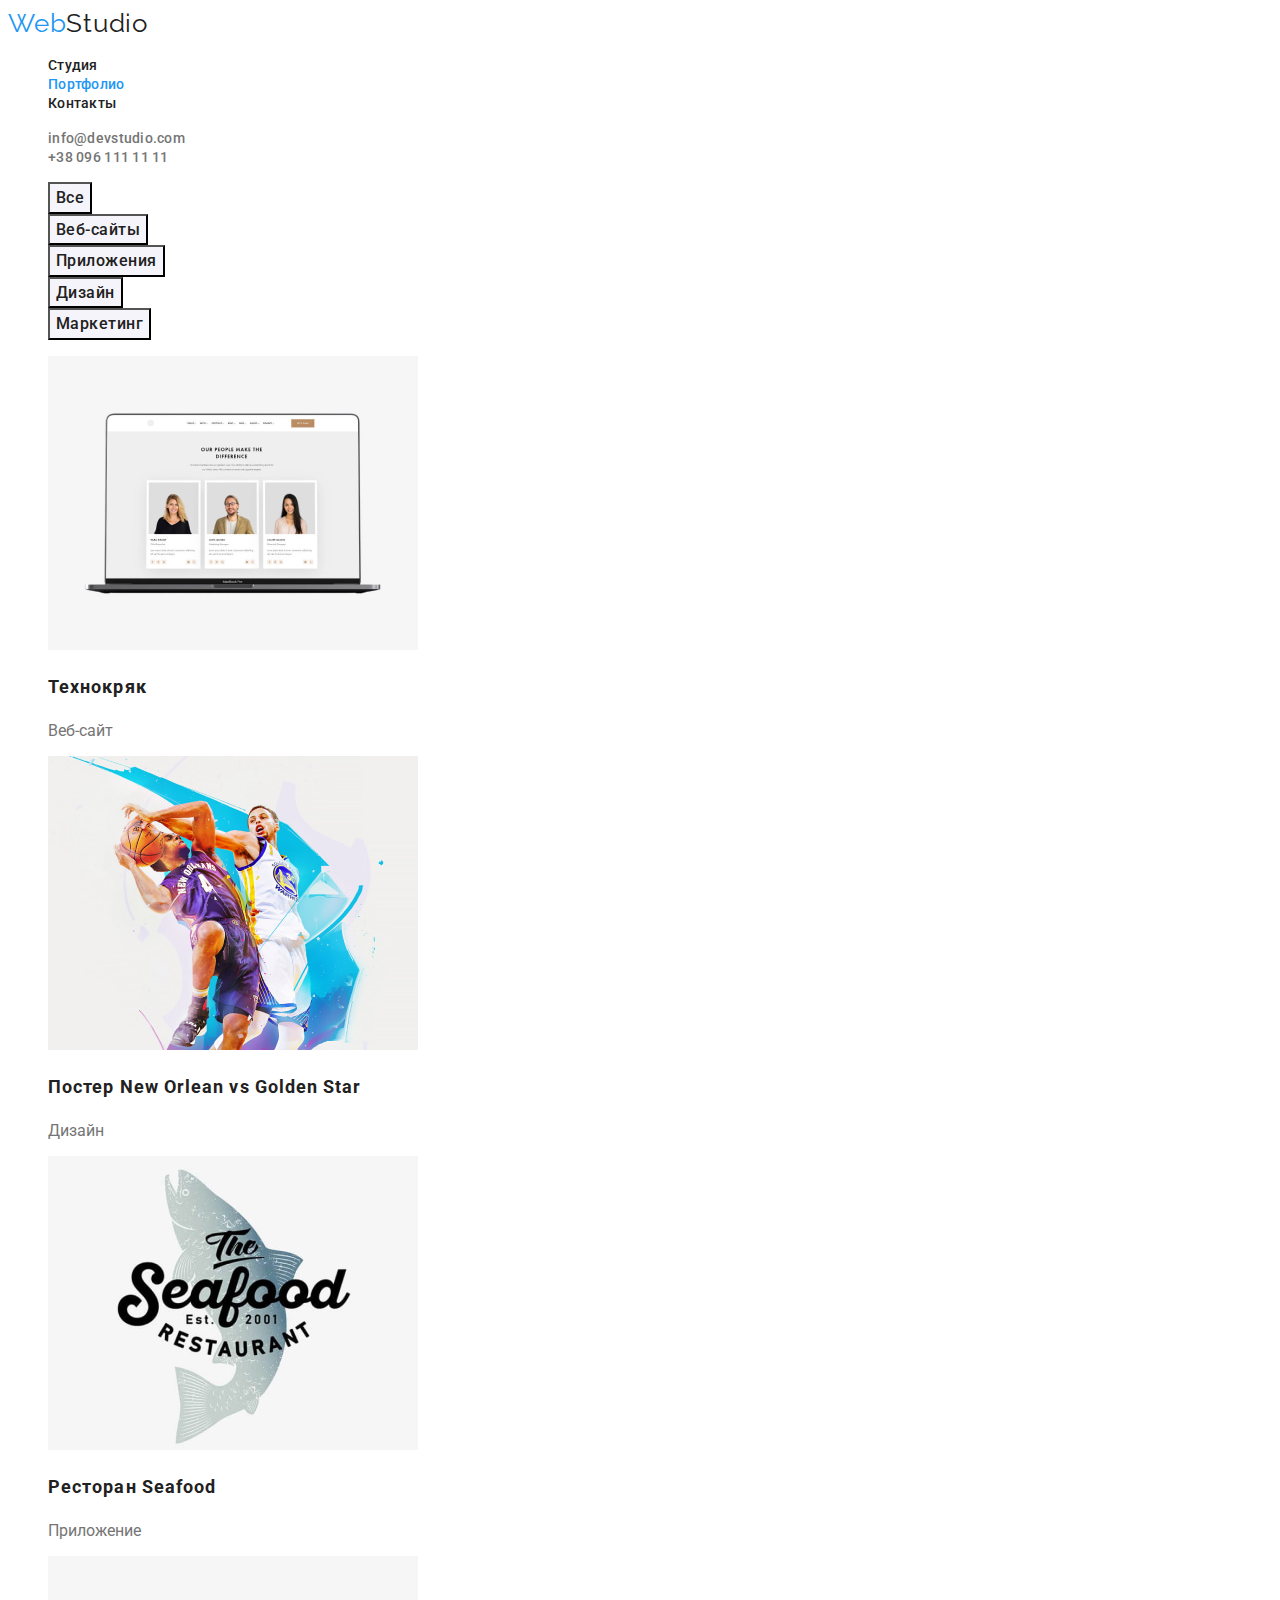
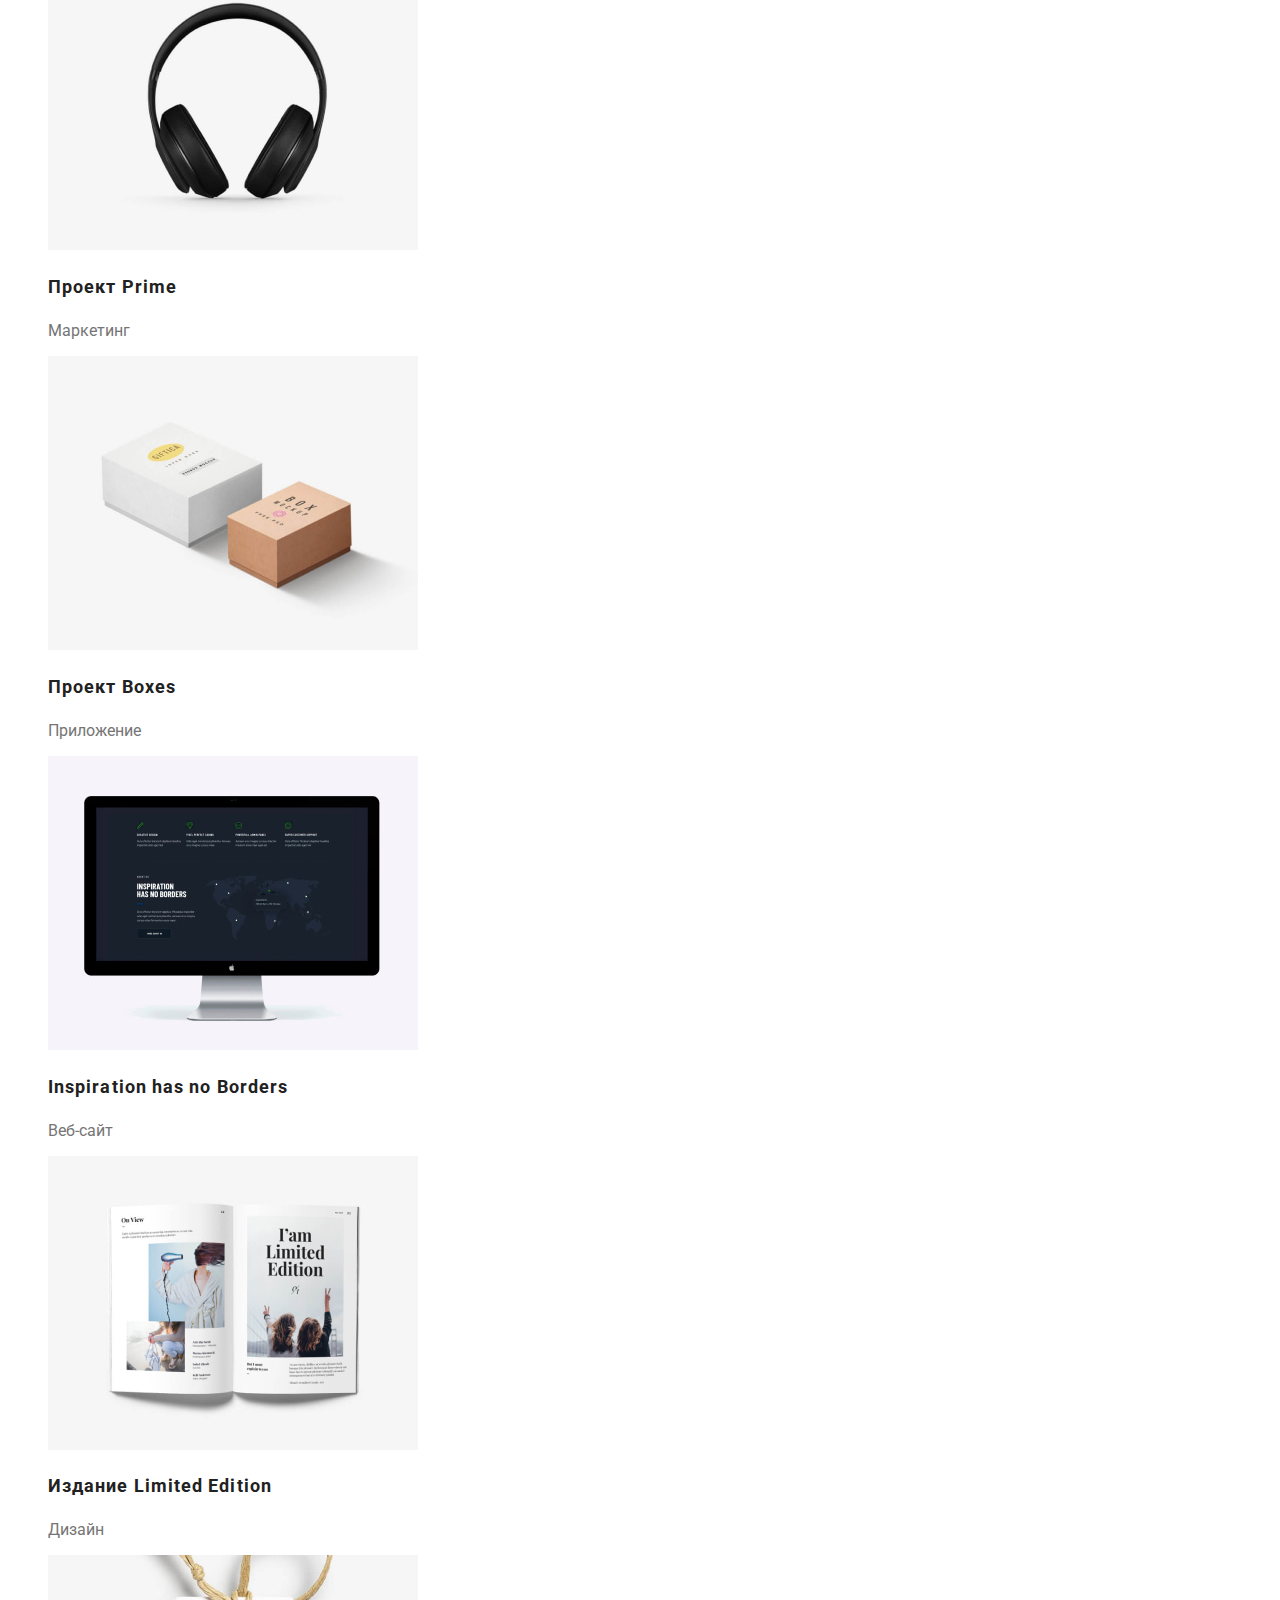
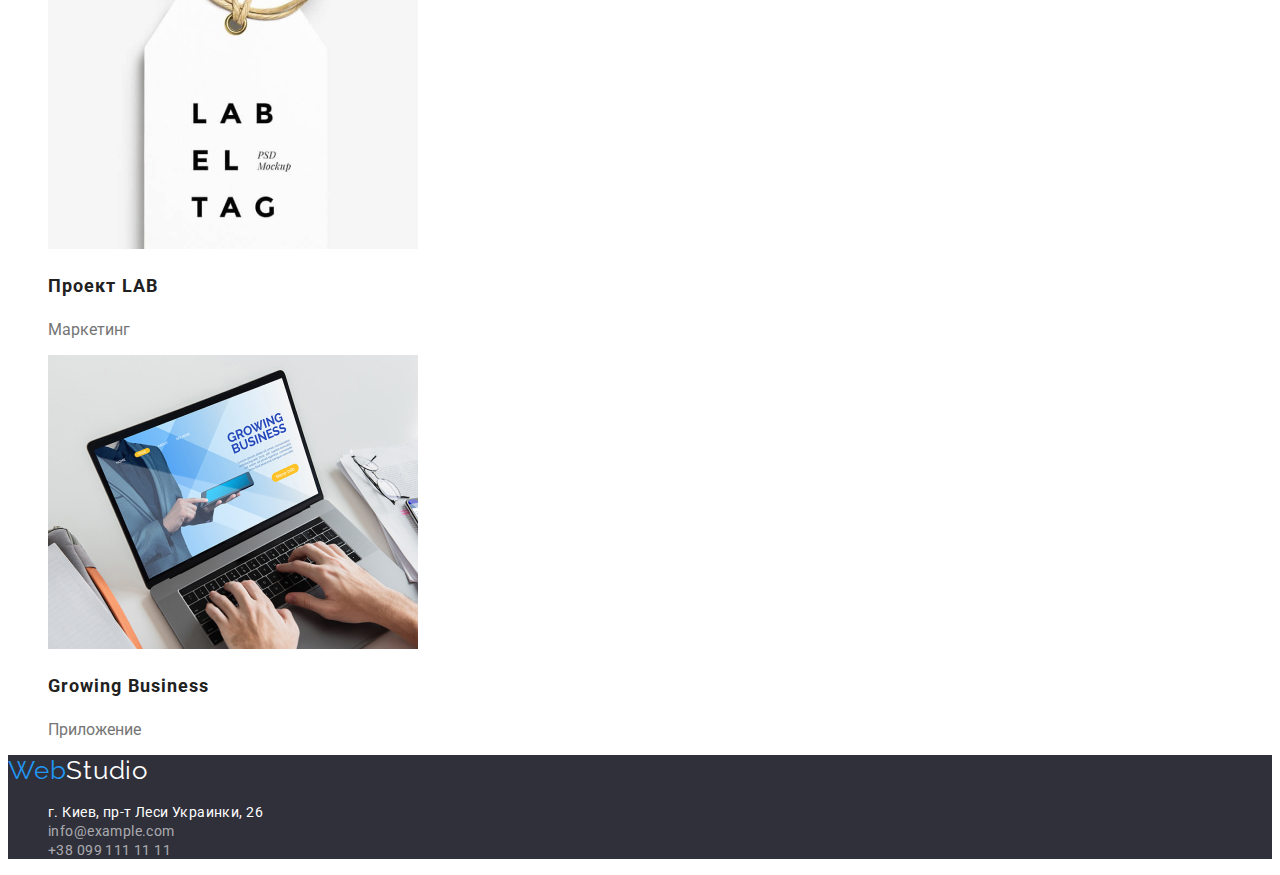
==== portfolio.html @ e5fff9ee "added files" ====
<!DOCTYPE html>
<html lang="ru">
  <head>
    <meta charset="UTF-8" />
    <meta http-equiv="X-UA-Compatible" content="IE=edge" />
    <meta name="viewport" content="width=device-width, initial-scale=1.0" />
    <title>Портфолио</title>
    <link
      href="https://fonts.googleapis.com/css2?family=Raleway:wght@700&family=Roboto:wght@400;500;700;900&display=swap"
      rel="stylesheet"
    />
    <link rel="stylesheet" href="./css/styles.css" />
  </head>
  <body>
    <header>
      <nav class="nav">
        <a class="logo link" href="./index.html" lang="en"
          >Web<span class="logo--header">Studio</span></a
        >
        <ul class="list">
          <li>
            <a class="nav__link link" href="./index.html">Студия</a>
          </li>
          <li>
            <a class="nav__link link current" href="./portfolio.html"
              >Портфолио</a
            >
          </li>
          <li><a class="nav__link link" href="">Контакты</a></li>
        </ul>
      </nav>
      <ul class="list">
        <li>
          <a class="contacts-link link" href="mailto:info@devstudio.com"
            >info@devstudio.com</a
          >
        </li>
        <li>
          <a class="contacts-link link" href="tel:+380961111111"
            >+38 096 111 11 11</a
          >
        </li>
      </ul>
    </header>
    <main>
      <section>
        <h1 class="visually-hidden">Наши проекты</h1>
        <ul class="list">
          <li><button class="filter-button" type="button">Все</button></li>
          <li>
            <button class="filter-button" type="button">Веб-сайты</button>
          </li>
          <li>
            <button class="filter-button" type="button">Приложения</button>
          </li>
          <li><button class="filter-button" type="button">Дизайн</button></li>
          <li>
            <button class="filter-button" type="button">Маркетинг</button>
          </li>
        </ul>
        <ul class="list">
          <li>
            <a class="link" href="">
              <img
                src="./images/projects/technokryak.jpg"
                alt="Отображенный на ноутбуке дизайн сайта "
                width="370"
                height="294"
              />
              <h2 class="projects__title">Технокряк</h2>
              <p class="projects__product">Веб-сайт</p>
            </a>
          </li>
          <li>
            <a class="link" href="">
              <img
                src="./images/projects/poster.jpg"
                alt="Два басктеболиста сражаются за мяч"
                width="370"
                height="294"
              />
              <h2 class="projects__title">
                Постер <span lang="en">New Orlean vs Golden Star</span>
              </h2>
              <p class="projects__product">Дизайн</p>
            </a>
          </li>
          <li>
            <a class="link" href="">
              <img
                src="./images/projects/seafood.jpg"
                alt="Логотип ресторана"
                width="370"
                height="294"
              />
              <h2 class="projects__title">
                Ресторан <span lang="en">Seafood</span>
              </h2>
              <p class="projects__product">Приложение</p>
            </a>
          </li>
          <li>
            <a class="link" href="">
              <img
                src="./images/projects/prime.jpg"
                alt="Наушники"
                width="370"
                height="294"
              />
              <h2 class="projects__title">
                Проект <span lang="en">Prime</span>
              </h2>
              <p class="projects__product">Маркетинг</p>
            </a>
          </li>
          <li>
            <a class="link" href="">
              <img
                src="./images/projects/boxes.jpg"
                alt="Две коробки"
                width="370"
                height="294"
              />
              <h2 class="projects__title">
                Проект <span lang="en">Boxes</span>
              </h2>
              <p class="projects__product">Приложение</p>
            </a>
          </li>
          <li>
            <a class="link" href="">
              <img
                src="./images/projects/inspiration.jpg"
                alt="Отображенный на мониторе дизайн сайта"
                width="370"
                height="294"
              />
              <h2 class="projects__title">
                <span lang="en">Inspiration has no Borders</span>
              </h2>
              <p class="projects__product">Веб-сайт</p>
            </a>
          </li>
          <li>
            <a class="link" href="">
              <img
                src="./images/projects/limited.jpg"
                alt="Раскрытый журнал"
                width="370"
                height="294"
              />
              <h2 class="projects__title">
                Издание <span lang="en">Limited Edition</span>
              </h2>
              <p class="projects__product">Дизайн</p>
            </a>
          </li>
          <li>
            <a class="link" href="">
              <img
                src="./images/projects/lab.jpg"
                alt="Логотип"
                width="370"
                height="294"
              />
              <h2 class="projects__title">Проект <span lang="en">LAB</span></h2>
              <p class="projects__product">Маркетинг</p>
            </a>
          </li>
          <li>
            <a class="link" href="">
              <img
                src="./images/projects/growing-business.jpg"
                alt="Отображенный на ноутбуке дизайн приложения"
                width="370"
                height="294"
              />
              <h2 class="projects__title" lang="en">Growing Business</h2>
              <p class="projects__product">Приложение</p>
            </a>
          </li>
        </ul>
      </section>
    </main>
    <footer class="footer">
      <a class="logo link" href="./index.html" lang="en"
        >Web<span class="logo--footer">Studio</span></a
      >
      <address>
        <ul class="list">
          <li>
            <a
              class="address__link address__link--geo link"
              href="https://goo.gl/maps/Uj1X8xoR8grp4Fqd6"
              target="_blank"
              rel="noopener noreferrer"
              >г. Киев, пр-т Леси Украинки, 26</a
            >
          </li>
          <li>
            <a class="address__link link" href="mailto:info@example.com"
              >info@example.com</a
            >
          </li>
          <li>
            <a class="address__link link" href="tel:+380991111111"
              >+38 099 111 11 11</a
            >
          </li>
        </ul>
      </address>
    </footer>
  </body>
</html>
---- css/styles.css ----
:root {
  --primary-color: #ffffff;
  --primary-color-alpha: rgba(255, 255, 255, 0.6);
  --primary-text-color: #757575;
  --accent-color: #2196f3;
  --focus-accent-color: #188ce8;
  --title-color: #212121;
  --background-color-dark: #2f303a;
  --background-color-light: #f5f4fa;
}

body {
  background-color: var(--primary-color);
  color: var(--primary-text-color);
  font-family: Roboto, sans-serif;
}

.list {
  list-style: none;
}

.link {
  text-decoration: none;
  color: inherit;
}

.visually-hidden {
  position: absolute;
  width: 1px;
  height: 1px;
  margin: -1px;
  border: 0;
  padding: 0;
  white-space: nowrap;
  clip-path: inset(100%);
  clip: rect(0 0 0 0);
  overflow: hidden;
}

/*header*/

.logo {
  color: var(--accent-color);
  font-family: Raleway, sans-serif;
  font-size: 26px;
  line-height: 1.19;
  letter-spacing: 0.03em;
}

.logo--header {
  color: var(--title-color);
}

.nav__link {
  color: var(--title-color);
  font-weight: 500;
  font-size: 14px;
  line-height: 1.14;
  letter-spacing: 0.02em;
}

.nav__link:hover,
.nav__link:focus {
  color: var(--accent-color);
}

.nav__link.current {
  color: var(--accent-color);
}

.contacts-link {
  font-weight: 500;
  font-size: 14px;
  line-height: 1.14;
  letter-spacing: 0.02em;
}

.contacts-link:hover,
.contacts-link:focus {
  color: var(--accent-color);
}

/*index-main*/

/*hero*/
.hero {
  background-color: var(--background-color-dark);
}

.hero__title {
  font-weight: 900;
  font-size: 44px;
  line-height: 1.36;
  text-align: center;
  letter-spacing: 0.06em;
  text-transform: uppercase;
  color: var(--primary-color);
}

.button {
  font-family: inherit;
  font-weight: 700;
  font-size: 16px;
  line-height: 1.87;
  color: var(--primary-color);
  background-color: var(--accent-color);
  cursor: pointer;
}

.button:hover,
.button:focus {
  background-color: var(--focus-accent-color);
}
/*benifits*/
.benifits__title {
  color: var(--title-color);
  font-weight: 700;
  font-size: 14px;
  line-height: 1.14;
  letter-spacing: 0.03em;
  text-transform: uppercase;
}

.benifits__text {
  font-size: 14px;
  line-height: 1.71;
  letter-spacing: 0.03em;
}

.section-title {
  color: var(--title-color);
  font-weight: 700;
  font-size: 36px;
  line-height: 1.16;
  text-align: center;
  letter-spacing: 0.03em;
}
/*team*/
.team {
  background-color: var(--background-color-light);
}

.team__name {
  color: var(--title-color);
  font-weight: 500;
  font-size: 16px;
  line-height: 1.18;
  letter-spacing: 0.03em;
}

.team__prof {
  font-size: 16px;
  line-height: 1.18;
  letter-spacing: 0.03em;
}

/*Portfolio-main*/

.filter-button {
  font-family: inherit;
  color: var(--title-color);
  background-color: var(--background-color-light);
  font-weight: 500;
  font-size: 16px;
  line-height: 1.6;
  text-align: center;
  letter-spacing: 0.03em;
  cursor: pointer;
}

.filter-button:hover,
.filter-button:focus {
  color: var(--primary-color);
  background-color: var(--accent-color);
}

/*projects*/
.projects__title {
  color: var(--title-color);
  font-weight: 700;
  font-size: 18px;
  line-height: 2;
  letter-spacing: 0.06em;
}

.pojects__product {
  font-size: 16px;
  line-height: 1.87;
  letter-spacing: 0.03em;
}

/*footer*/
.footer {
  background-color: var(--background-color-dark);
}
.logo--footer {
  color: var(--primary-color);
}

.address__link {
  font-style: normal;
  font-weight: 400;
  font-size: 14px;
  line-height: 1, 71;
  letter-spacing: 0.03em;
  color: var(--primary-color-alpha);
}

.address__link:hover,
.address__link:focus {
  color: var(--accent-color);
}
.address__link--geo {
  color: var(--primary-color);
}
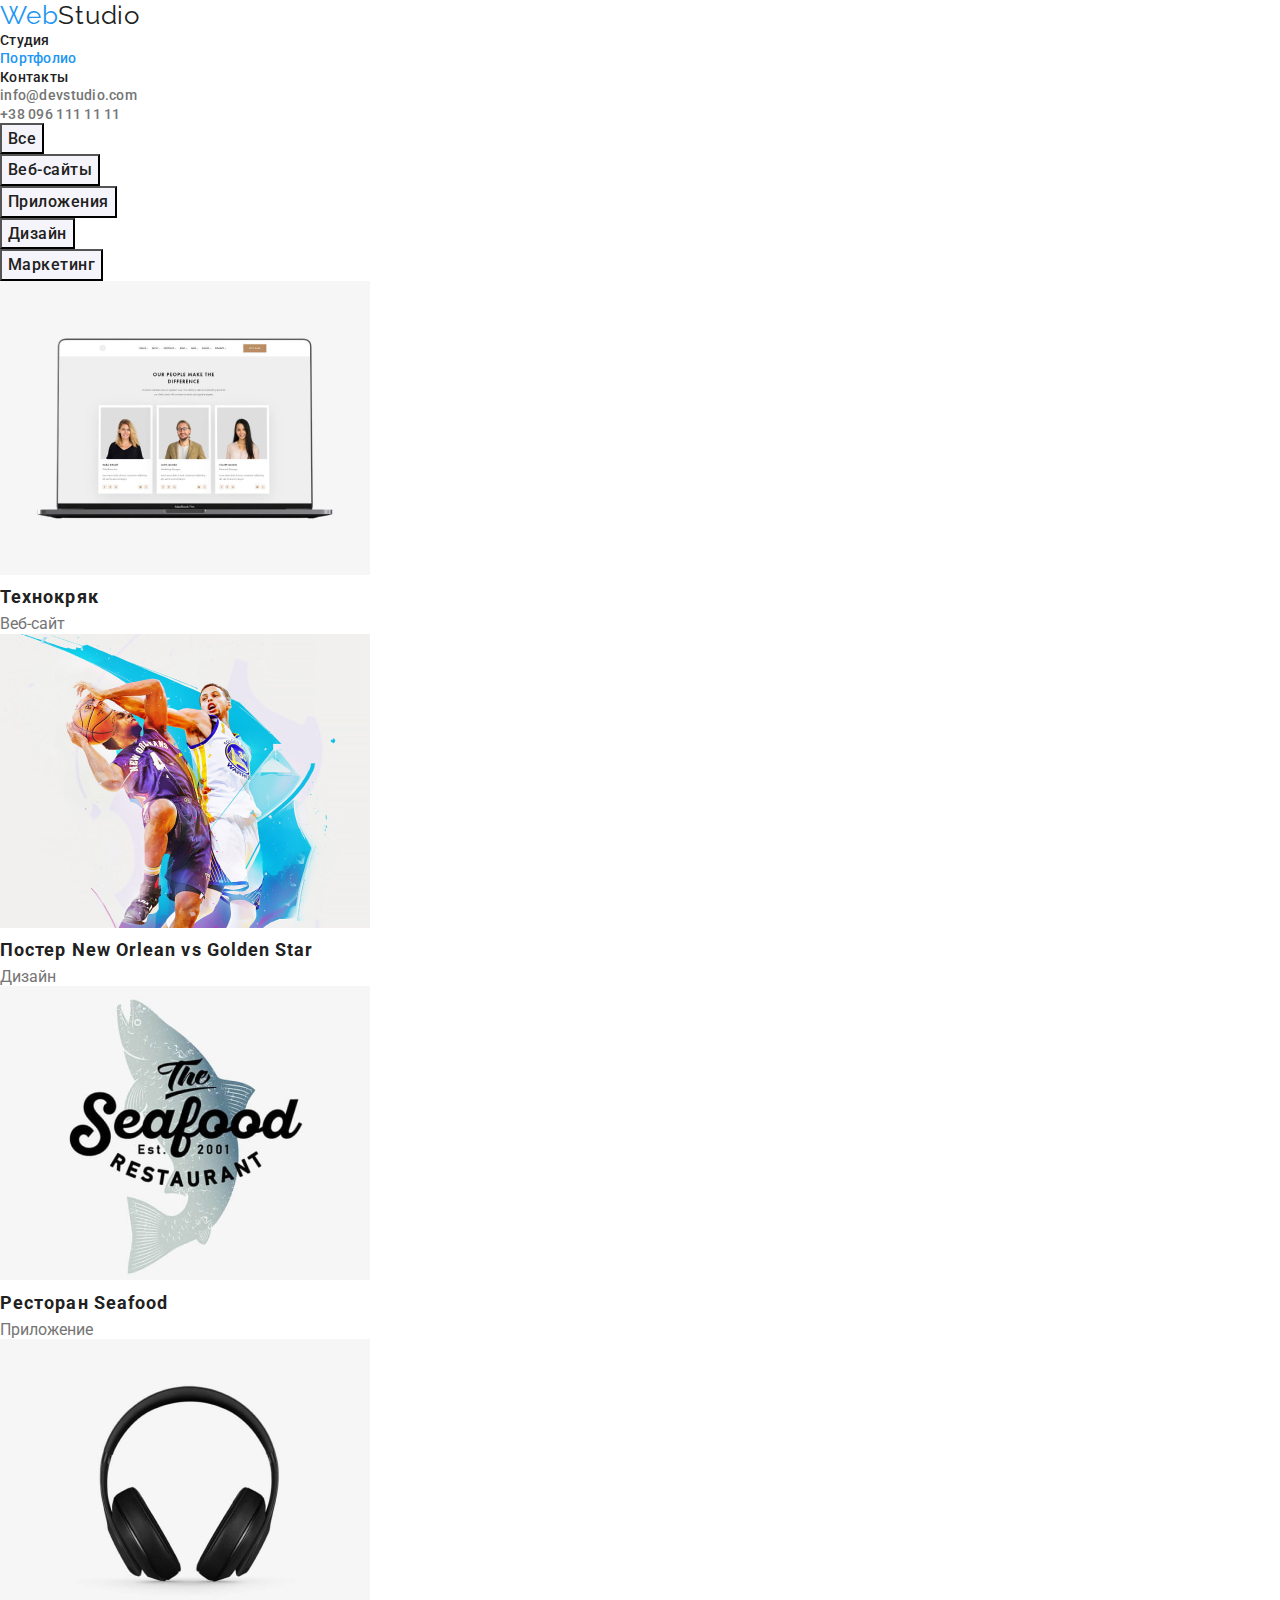
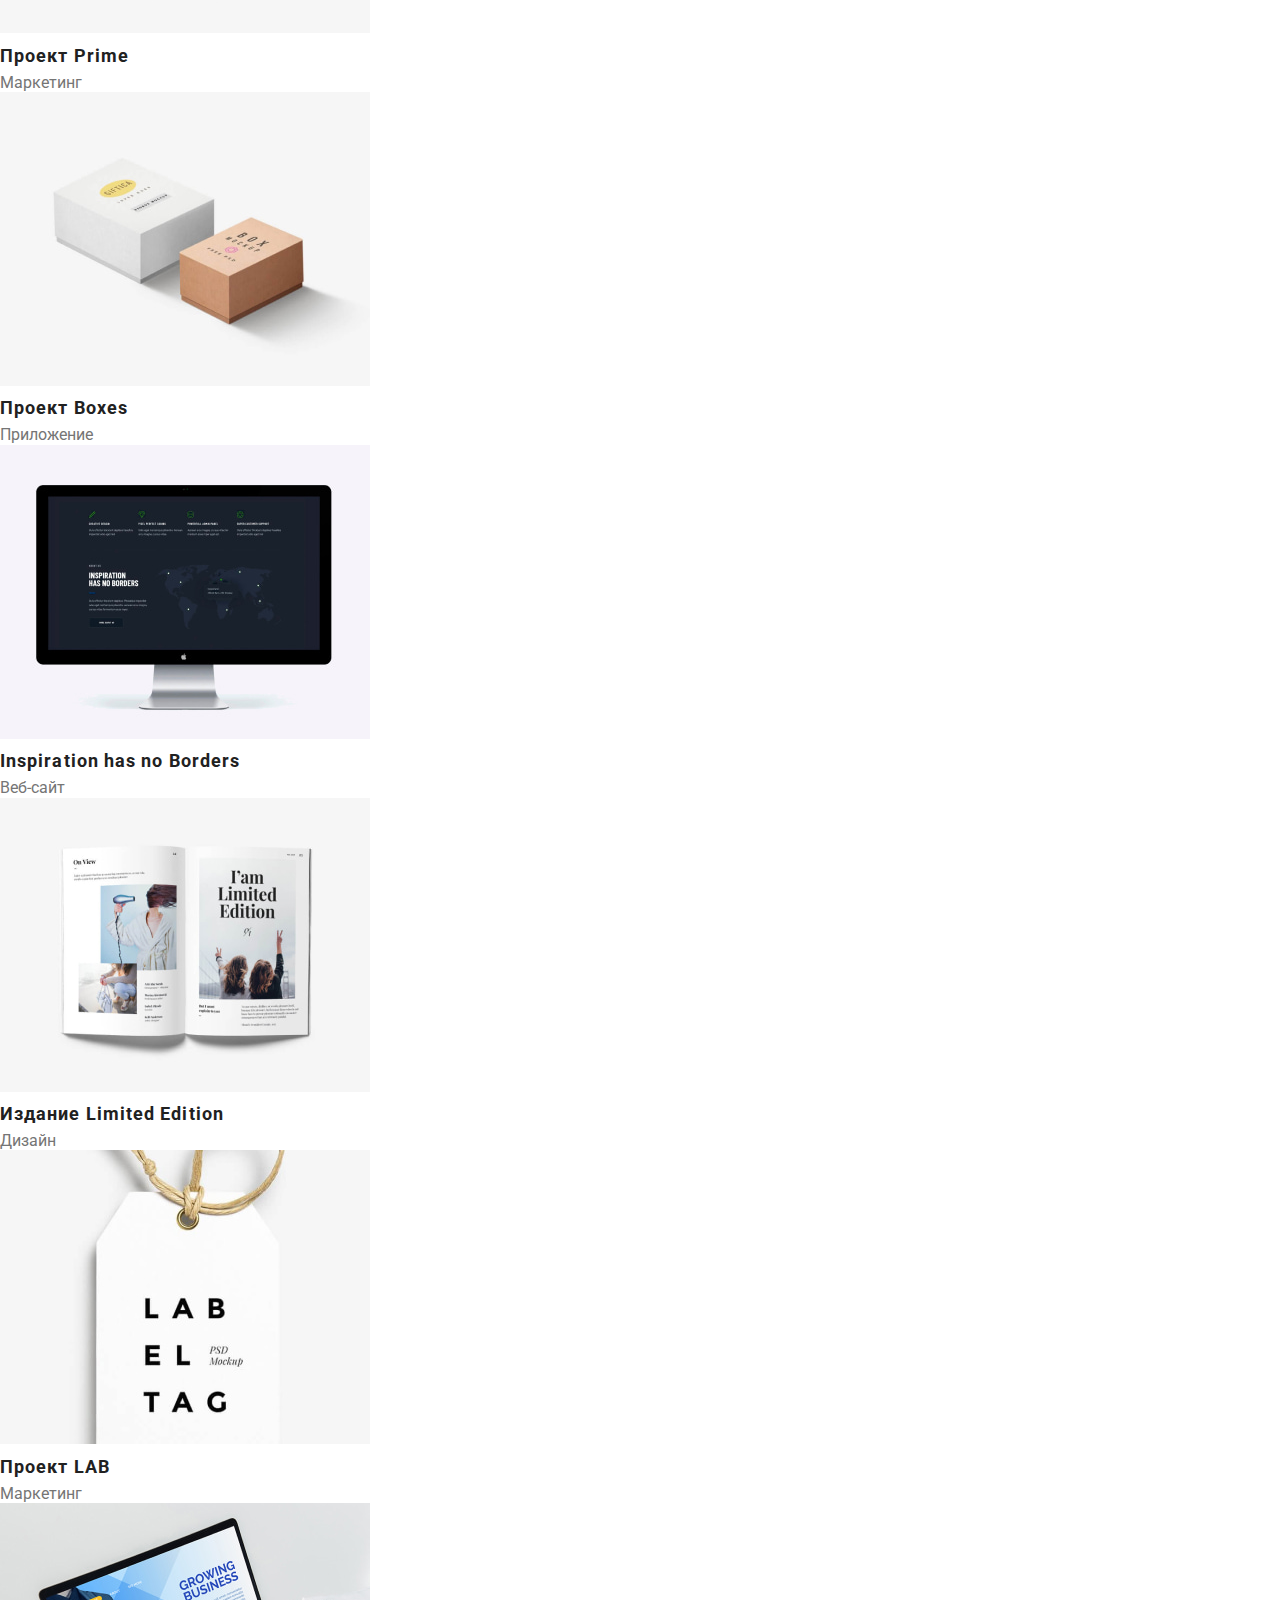
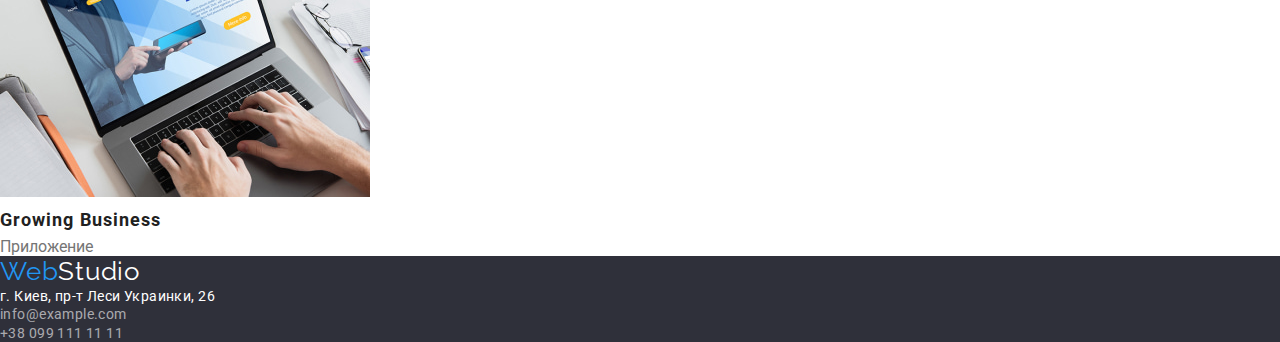
==== commit 5ef7f2fb: "normalized style" ====
--- a/portfolio.html
+++ b/portfolio.html
@@ -5,6 +5,10 @@
     <meta http-equiv="X-UA-Compatible" content="IE=edge" />
     <meta name="viewport" content="width=device-width, initial-scale=1.0" />
     <title>Портфолио</title>
+    <link
+      rel="stylesheet"
+      href="https://cdnjs.cloudflare.com/ajax/libs/modern-normalize/1.1.0/modern-normalize.min.css"
+    />
     <link
       href="https://fonts.googleapis.com/css2?family=Raleway:wght@700&family=Roboto:wght@400;500;700;900&display=swap"
       rel="stylesheet"
--- a/css/styles.css
+++ b/css/styles.css
@@ -13,6 +13,24 @@
   background-color: var(--primary-color);
   color: var(--primary-text-color);
   font-family: Roboto, sans-serif;
+}
+
+h1,
+h2,
+h3,
+p {
+  margin-top: 0;
+  margin-bottom: 0;
+}
+
+ul {
+  margin-top: 0;
+  margin-bottom: 0;
+  padding-left: 0;
+}
+
+button {
+  cursor: pointer;
 }
 
 .list {
@@ -37,7 +55,7 @@
   overflow: hidden;
 }
 
-/*header*/
+/*===header===*/
 
 .logo {
   color: var(--accent-color);
@@ -80,9 +98,10 @@
   color: var(--accent-color);
 }
 
-/*index-main*/
-
-/*hero*/
+/*===index-main===*/
+
+/*===hero===*/
+
 .hero {
   background-color: var(--background-color-dark);
 }
@@ -104,14 +123,15 @@
   line-height: 1.87;
   color: var(--primary-color);
   background-color: var(--accent-color);
-  cursor: pointer;
 }
 
 .button:hover,
 .button:focus {
   background-color: var(--focus-accent-color);
 }
-/*benifits*/
+
+/*===benifits===*/
+
 .benifits__title {
   color: var(--title-color);
   font-weight: 700;
@@ -135,7 +155,9 @@
   text-align: center;
   letter-spacing: 0.03em;
 }
-/*team*/
+
+/*===team===*/
+
 .team {
   background-color: var(--background-color-light);
 }
@@ -154,7 +176,7 @@
   letter-spacing: 0.03em;
 }
 
-/*Portfolio-main*/
+/*===Portfolio-main===*/
 
 .filter-button {
   font-family: inherit;
@@ -165,7 +187,6 @@
   line-height: 1.6;
   text-align: center;
   letter-spacing: 0.03em;
-  cursor: pointer;
 }
 
 .filter-button:hover,
@@ -174,7 +195,8 @@
   background-color: var(--accent-color);
 }
 
-/*projects*/
+/*===projects===*/
+
 .projects__title {
   color: var(--title-color);
   font-weight: 700;
@@ -189,7 +211,8 @@
   letter-spacing: 0.03em;
 }
 
-/*footer*/
+/*===footer===*/
+
 .footer {
   background-color: var(--background-color-dark);
 }
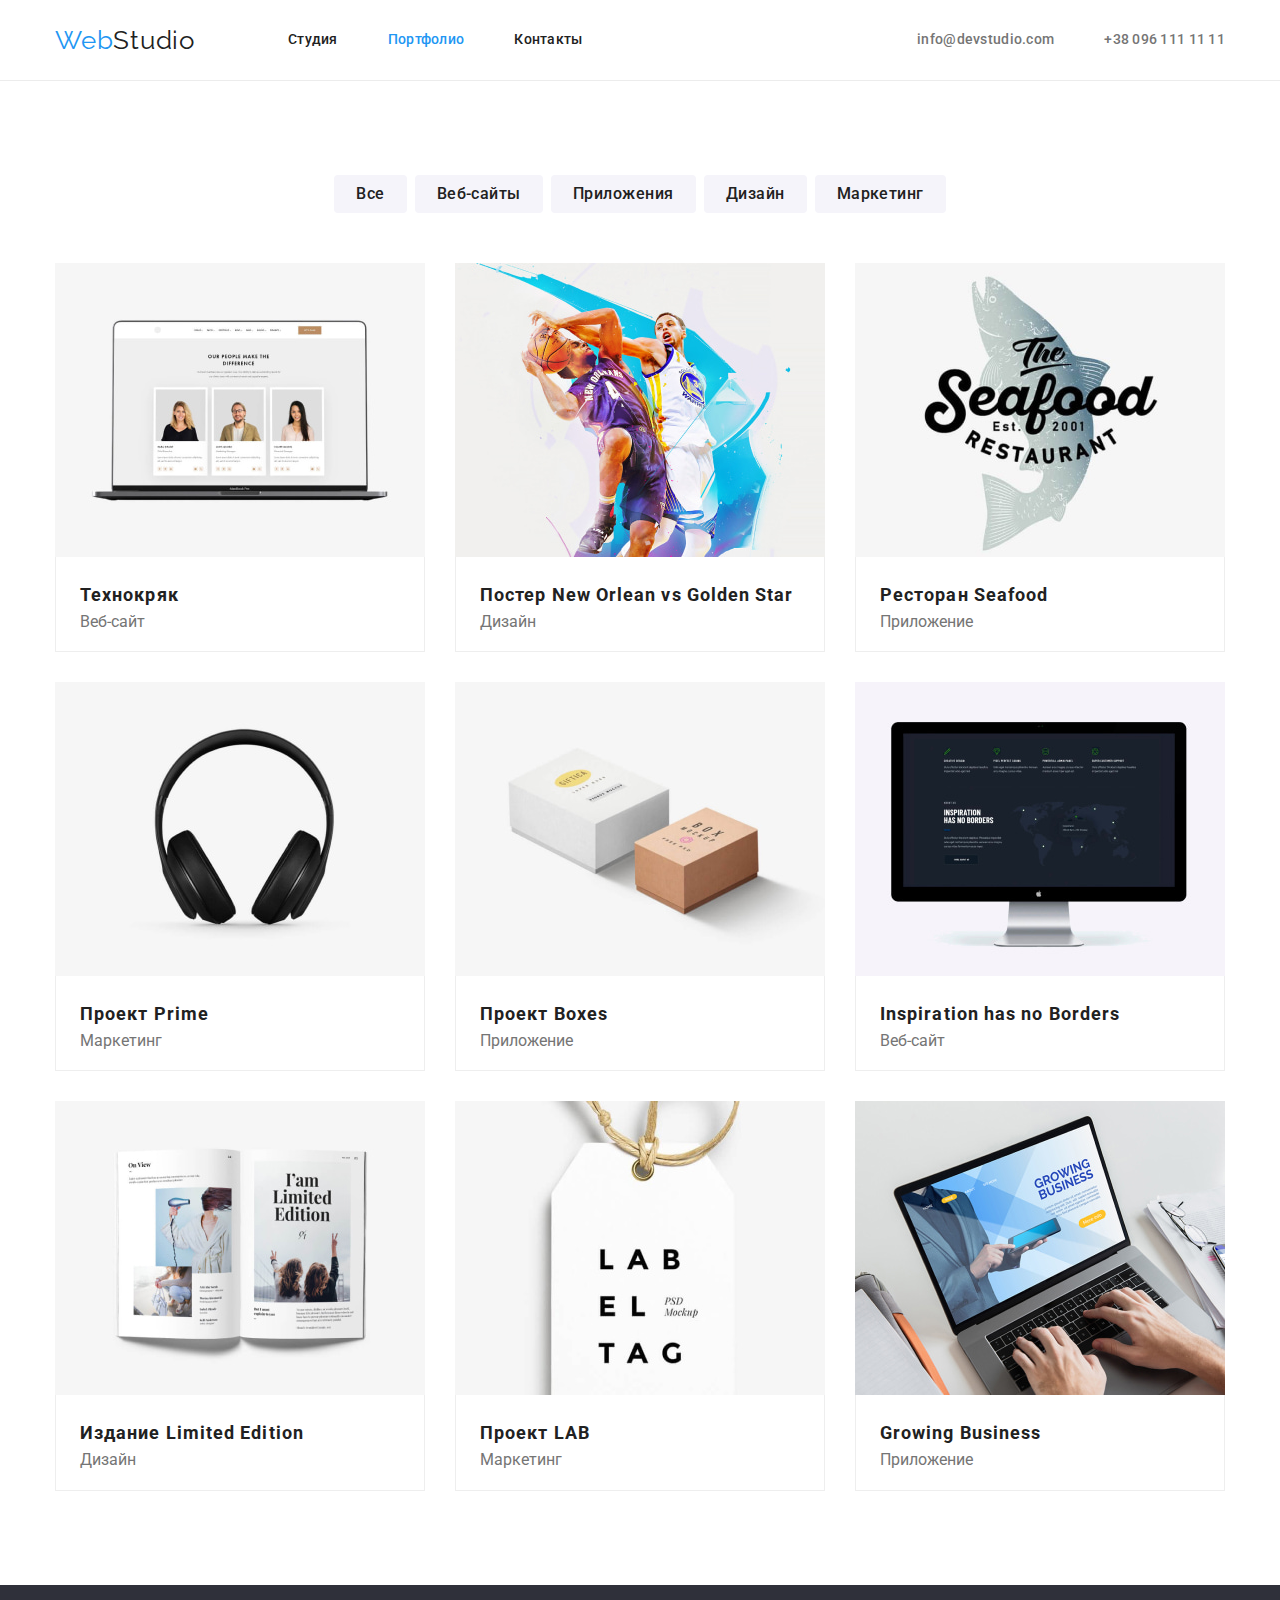
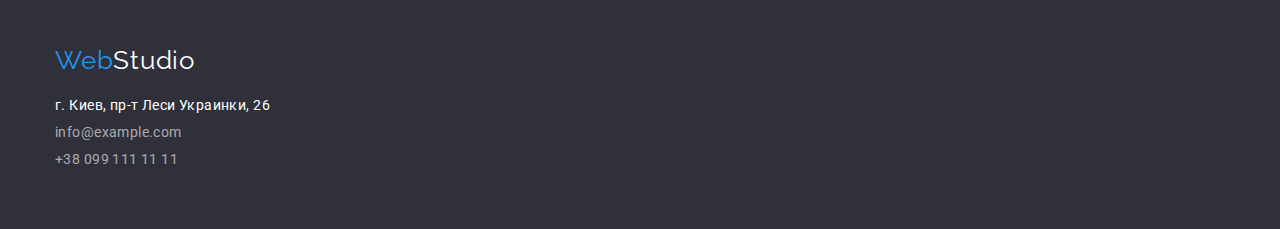
==== commit 46c1f692: "update position" ====
--- a/portfolio.html
+++ b/portfolio.html
@@ -16,203 +16,247 @@
     <link rel="stylesheet" href="./css/styles.css" />
   </head>
   <body>
-    <header>
-      <nav class="nav">
-        <a class="logo link" href="./index.html" lang="en"
-          >Web<span class="logo--header">Studio</span></a
-        >
-        <ul class="list">
-          <li>
-            <a class="nav__link link" href="./index.html">Студия</a>
-          </li>
-          <li>
-            <a class="nav__link link current" href="./portfolio.html"
-              >Портфолио</a
+    <!--header-->
+
+    <header class="header">
+      <div class="container header-container">
+        <nav class="nav">
+          <a class="logo link header__logo" href="./index.html" lang="en"
+            >Web<span class="logo--header">Studio</span></a
+          >
+          <ul class="nav__list list">
+            <li class="nav__item">
+              <a class="nav__link link" href="./index.html">Студия</a>
+            </li>
+            <li class="nav__item">
+              <a class="nav__link link current" href="./portfolio.html"
+                >Портфолио</a
+              >
+            </li>
+            <li class="nav__item">
+              <a class="nav__link link" href="">Контакты</a>
+            </li>
+          </ul>
+        </nav>
+        <ul class="contacts__list list">
+          <li class="contacts__item">
+            <a class="contacts__link link" href="mailto:info@devstudio.com"
+              >info@devstudio.com</a
             >
           </li>
-          <li><a class="nav__link link" href="">Контакты</a></li>
-        </ul>
-      </nav>
-      <ul class="list">
-        <li>
-          <a class="contacts-link link" href="mailto:info@devstudio.com"
-            >info@devstudio.com</a
-          >
-        </li>
-        <li>
-          <a class="contacts-link link" href="tel:+380961111111"
-            >+38 096 111 11 11</a
-          >
-        </li>
-      </ul>
-    </header>
-    <main>
-      <section>
-        <h1 class="visually-hidden">Наши проекты</h1>
-        <ul class="list">
-          <li><button class="filter-button" type="button">Все</button></li>
-          <li>
-            <button class="filter-button" type="button">Веб-сайты</button>
-          </li>
-          <li>
-            <button class="filter-button" type="button">Приложения</button>
-          </li>
-          <li><button class="filter-button" type="button">Дизайн</button></li>
-          <li>
-            <button class="filter-button" type="button">Маркетинг</button>
-          </li>
-        </ul>
-        <ul class="list">
-          <li>
-            <a class="link" href="">
-              <img
-                src="./images/projects/technokryak.jpg"
-                alt="Отображенный на ноутбуке дизайн сайта "
-                width="370"
-                height="294"
-              />
-              <h2 class="projects__title">Технокряк</h2>
-              <p class="projects__product">Веб-сайт</p>
-            </a>
-          </li>
-          <li>
-            <a class="link" href="">
-              <img
-                src="./images/projects/poster.jpg"
-                alt="Два басктеболиста сражаются за мяч"
-                width="370"
-                height="294"
-              />
-              <h2 class="projects__title">
-                Постер <span lang="en">New Orlean vs Golden Star</span>
-              </h2>
-              <p class="projects__product">Дизайн</p>
-            </a>
-          </li>
-          <li>
-            <a class="link" href="">
-              <img
-                src="./images/projects/seafood.jpg"
-                alt="Логотип ресторана"
-                width="370"
-                height="294"
-              />
-              <h2 class="projects__title">
-                Ресторан <span lang="en">Seafood</span>
-              </h2>
-              <p class="projects__product">Приложение</p>
-            </a>
-          </li>
-          <li>
-            <a class="link" href="">
-              <img
-                src="./images/projects/prime.jpg"
-                alt="Наушники"
-                width="370"
-                height="294"
-              />
-              <h2 class="projects__title">
-                Проект <span lang="en">Prime</span>
-              </h2>
-              <p class="projects__product">Маркетинг</p>
-            </a>
-          </li>
-          <li>
-            <a class="link" href="">
-              <img
-                src="./images/projects/boxes.jpg"
-                alt="Две коробки"
-                width="370"
-                height="294"
-              />
-              <h2 class="projects__title">
-                Проект <span lang="en">Boxes</span>
-              </h2>
-              <p class="projects__product">Приложение</p>
-            </a>
-          </li>
-          <li>
-            <a class="link" href="">
-              <img
-                src="./images/projects/inspiration.jpg"
-                alt="Отображенный на мониторе дизайн сайта"
-                width="370"
-                height="294"
-              />
-              <h2 class="projects__title">
-                <span lang="en">Inspiration has no Borders</span>
-              </h2>
-              <p class="projects__product">Веб-сайт</p>
-            </a>
-          </li>
-          <li>
-            <a class="link" href="">
-              <img
-                src="./images/projects/limited.jpg"
-                alt="Раскрытый журнал"
-                width="370"
-                height="294"
-              />
-              <h2 class="projects__title">
-                Издание <span lang="en">Limited Edition</span>
-              </h2>
-              <p class="projects__product">Дизайн</p>
-            </a>
-          </li>
-          <li>
-            <a class="link" href="">
-              <img
-                src="./images/projects/lab.jpg"
-                alt="Логотип"
-                width="370"
-                height="294"
-              />
-              <h2 class="projects__title">Проект <span lang="en">LAB</span></h2>
-              <p class="projects__product">Маркетинг</p>
-            </a>
-          </li>
-          <li>
-            <a class="link" href="">
-              <img
-                src="./images/projects/growing-business.jpg"
-                alt="Отображенный на ноутбуке дизайн приложения"
-                width="370"
-                height="294"
-              />
-              <h2 class="projects__title" lang="en">Growing Business</h2>
-              <p class="projects__product">Приложение</p>
-            </a>
-          </li>
-        </ul>
-      </section>
-    </main>
-    <footer class="footer">
-      <a class="logo link" href="./index.html" lang="en"
-        >Web<span class="logo--footer">Studio</span></a
-      >
-      <address>
-        <ul class="list">
-          <li>
-            <a
-              class="address__link address__link--geo link"
-              href="https://goo.gl/maps/Uj1X8xoR8grp4Fqd6"
-              target="_blank"
-              rel="noopener noreferrer"
-              >г. Киев, пр-т Леси Украинки, 26</a
-            >
-          </li>
-          <li>
-            <a class="address__link link" href="mailto:info@example.com"
-              >info@example.com</a
-            >
-          </li>
-          <li>
-            <a class="address__link link" href="tel:+380991111111"
-              >+38 099 111 11 11</a
+          <li class="contacts__item">
+            <a class="contacts__link link" href="tel:+380961111111"
+              >+38 096 111 11 11</a
             >
           </li>
         </ul>
-      </address>
+      </div>
+    </header>
+
+    <main>
+      <section class="section">
+        <div class="container">
+          <h1 class="visually-hidden">Наши проекты</h1>
+
+          <!--filter-buttons-->
+
+          <ul class="filter list">
+            <li class="filter__item">
+              <button class="filter__button" type="button">Все</button>
+            </li>
+            <li class="filter__item">
+              <button class="filter__button" type="button">Веб-сайты</button>
+            </li>
+            <li class="filter__item">
+              <button class="filter__button" type="button">Приложения</button>
+            </li>
+            <li class="filter__item">
+              <button class="filter__button" type="button">Дизайн</button>
+            </li>
+            <li class="filter__item">
+              <button class="filter__button" type="button">Маркетинг</button>
+            </li>
+          </ul>
+
+          <!--projects-->
+
+          <ul class="projects list">
+            <li class="projects__item">
+              <a class="link" href="">
+                <img
+                  src="./images/projects/technokryak.jpg"
+                  alt="Отображенный на ноутбуке дизайн сайта "
+                  width="370"
+                  height="294"
+                />
+                <div class="projects__wrapper">
+                  <h2 class="projects__title">Технокряк</h2>
+                  <p class="projects__product">Веб-сайт</p>
+                </div>
+              </a>
+            </li>
+            <li class="projects__item">
+              <a class="link" href="">
+                <img
+                  src="./images/projects/poster.jpg"
+                  alt="Два басктеболиста сражаются за мяч"
+                  width="370"
+                  height="294"
+                />
+                <div class="projects__wrapper">
+                  <h2 class="projects__title">
+                    Постер <span lang="en">New Orlean vs Golden Star</span>
+                  </h2>
+                  <p class="projects__product">Дизайн</p>
+                </div>
+              </a>
+            </li>
+            <li class="projects__item">
+              <a class="link" href="">
+                <img
+                  src="./images/projects/seafood.jpg"
+                  alt="Логотип ресторана"
+                  width="370"
+                  height="294"
+                />
+                <div class="projects__wrapper">
+                  <h2 class="projects__title">
+                    Ресторан <span lang="en">Seafood</span>
+                  </h2>
+                  <p class="projects__product">Приложение</p>
+                </div>
+              </a>
+            </li>
+            <li class="projects__item">
+              <a class="link" href="">
+                <img
+                  src="./images/projects/prime.jpg"
+                  alt="Наушники"
+                  width="370"
+                  height="294"
+                />
+                <div class="projects__wrapper">
+                  <h2 class="projects__title">
+                    Проект <span lang="en">Prime</span>
+                  </h2>
+                  <p class="projects__product">Маркетинг</p>
+                </div>
+              </a>
+            </li>
+            <li class="projects__item">
+              <a class="link" href="">
+                <img
+                  src="./images/projects/boxes.jpg"
+                  alt="Две коробки"
+                  width="370"
+                  height="294"
+                />
+                <div class="projects__wrapper">
+                  <h2 class="projects__title">
+                    Проект <span lang="en">Boxes</span>
+                  </h2>
+                  <p class="projects__product">Приложение</p>
+                </div>
+              </a>
+            </li>
+            <li class="projects__item">
+              <a class="link" href="">
+                <img
+                  src="./images/projects/inspiration.jpg"
+                  alt="Отображенный на мониторе дизайн сайта"
+                  width="370"
+                  height="294"
+                />
+                <div class="projects__wrapper">
+                  <h2 class="projects__title">
+                    <span lang="en">Inspiration has no Borders</span>
+                  </h2>
+                  <p class="projects__product">Веб-сайт</p>
+                </div>
+              </a>
+            </li>
+            <li class="projects__item">
+              <a class="link" href="">
+                <img
+                  src="./images/projects/limited.jpg"
+                  alt="Раскрытый журнал"
+                  width="370"
+                  height="294"
+                />
+                <div class="projects__wrapper">
+                  <h2 class="projects__title">
+                    Издание <span lang="en">Limited Edition</span>
+                  </h2>
+                  <p class="projects__product">Дизайн</p>
+                </div>
+              </a>
+            </li>
+            <li class="projects__item">
+              <a class="link" href="">
+                <img
+                  src="./images/projects/lab.jpg"
+                  alt="Логотип"
+                  width="370"
+                  height="294"
+                />
+                <div class="projects__wrapper">
+                  <h2 class="projects__title">
+                    Проект <span lang="en">LAB</span>
+                  </h2>
+                  <p class="projects__product">Маркетинг</p>
+                </div>
+              </a>
+            </li>
+            <li class="projects__item">
+              <a class="link" href="">
+                <img
+                  src="./images/projects/growing-business.jpg"
+                  alt="Отображенный на ноутбуке дизайн приложения"
+                  width="370"
+                  height="294"
+                />
+                <div class="projects__wrapper">
+                  <h2 class="projects__title" lang="en">Growing Business</h2>
+                  <p class="projects__product">Приложение</p>
+                </div>
+              </a>
+            </li>
+          </ul>
+        </div>
+      </section>
+    </main>
+
+    <!--footer-->
+
+    <footer class="footer">
+      <div class="container">
+        <a class="logo link footer__logo" href="./index.html" lang="en"
+          >Web<span class="logo--footer">Studio</span></a
+        >
+        <address>
+          <ul class="list">
+            <li class="address__item">
+              <a
+                class="address__link address__link--geo link"
+                href="https://goo.gl/maps/Uj1X8xoR8grp4Fqd6"
+                target="_blank"
+                rel="noopener noreferrer"
+                >г. Киев, пр-т Леси Украинки, 26</a
+              >
+            </li>
+            <li class="address__item">
+              <a class="address__link link" href="mailto:info@example.com"
+                >info@example.com</a
+              >
+            </li>
+            <li class="address__item">
+              <a class="address__link link" href="tel:+380991111111"
+                >+38 099 111 11 11</a
+              >
+            </li>
+          </ul>
+        </address>
+      </div>
     </footer>
   </body>
 </html>
--- a/css/styles.css
+++ b/css/styles.css
@@ -7,6 +7,8 @@
   --title-color: #212121;
   --background-color-dark: #2f303a;
   --background-color-light: #f5f4fa;
+  --line-color: #ececec;
+  --card-color: #eeeeee;
 }
 
 body {
@@ -27,6 +29,10 @@
   margin-top: 0;
   margin-bottom: 0;
   padding-left: 0;
+}
+
+img {
+  display: block;
 }
 
 button {
@@ -55,7 +61,38 @@
   overflow: hidden;
 }
 
+.container {
+  width: 1200px;
+  padding-left: 15px;
+  padding-right: 15px;
+  margin-left: auto;
+  margin-right: auto;
+}
+
+.section {
+  padding-top: 94px;
+  padding-bottom: 94px;
+}
+
 /*===header===*/
+.header {
+  border-bottom: 1px solid var(--line-color);
+}
+
+.header-container {
+  display: flex;
+  align-items: center;
+  justify-content: space-between;
+}
+
+.nav {
+  display: flex;
+  align-items: center;
+}
+
+.nav__list {
+  display: flex;
+}
 
 .logo {
   color: var(--accent-color);
@@ -69,12 +106,23 @@
   color: var(--title-color);
 }
 
+.header__logo {
+  margin-right: 93px;
+}
+
 .nav__link {
+  display: block;
   color: var(--title-color);
   font-weight: 500;
   font-size: 14px;
   line-height: 1.14;
   letter-spacing: 0.02em;
+  padding-top: 32px;
+  padding-bottom: 32px;
+}
+
+.nav__item:not(:last-child) {
+  margin-right: 50px;
 }
 
 .nav__link:hover,
@@ -86,15 +134,26 @@
   color: var(--accent-color);
 }
 
-.contacts-link {
+.contacts__list {
+  display: flex;
+}
+
+.contacts__item:not(:last-child) {
+  margin-right: 50px;
+}
+
+.contacts__link {
+  display: block;
   font-weight: 500;
   font-size: 14px;
   line-height: 1.14;
   letter-spacing: 0.02em;
-}
-
-.contacts-link:hover,
-.contacts-link:focus {
+  padding-top: 32px;
+  padding-bottom: 32px;
+}
+
+.contacts__link:hover,
+.contacts__link:focus {
   color: var(--accent-color);
 }
 
@@ -104,6 +163,9 @@
 
 .hero {
   background-color: var(--background-color-dark);
+  padding-top: 200px;
+  padding-bottom: 200px;
+  text-align: center;
 }
 
 .hero__title {
@@ -114,15 +176,22 @@
   letter-spacing: 0.06em;
   text-transform: uppercase;
   color: var(--primary-color);
+  margin: 0 auto 30px;
+  max-width: 696px;
 }
 
 .button {
+  display: inline-block;
   font-family: inherit;
   font-weight: 700;
   font-size: 16px;
   line-height: 1.87;
   color: var(--primary-color);
   background-color: var(--accent-color);
+  padding: 10px 32px;
+  box-shadow: 0px 4px 4px rgba(0, 0, 0, 0.15);
+  border-radius: 4px;
+  border: none;
 }
 
 .button:hover,
@@ -131,6 +200,22 @@
 }
 
 /*===benifits===*/
+
+.benifits.section {
+  padding-bottom: 0;
+}
+
+.benifits__list {
+  display: flex;
+}
+
+.benifits__item {
+  max-width: 270px;
+}
+
+.benifits__item:not(:last-child) {
+  margin-right: 30px;
+}
 
 .benifits__title {
   color: var(--title-color);
@@ -154,12 +239,40 @@
   line-height: 1.16;
   text-align: center;
   letter-spacing: 0.03em;
+  margin-bottom: 50px;
+}
+
+/*===services===*/
+
+.services {
+  display: flex;
+}
+
+.services__item:not(:last-child) {
+  margin-right: 30px;
 }
 
 /*===team===*/
 
+.team-section {
+  background-color: var(--background-color-light);
+}
+
 .team {
-  background-color: var(--background-color-light);
+  display: flex;
+}
+
+.team__item {
+  text-align: center;
+  background-color: var(--primary-color);
+  padding-bottom: 30px;
+  border-radius: 0px 0px 4px 4px;
+  box-shadow: 0px 1px 3px rgba(0, 0, 0, 0.12), 0px 1px 1px rgba(0, 0, 0, 0.14),
+    0px 2px 1px rgba(0, 0, 0, 0.2);
+}
+
+.team__item:not(:last-child) {
+  margin-right: 30px;
 }
 
 .team__name {
@@ -168,6 +281,8 @@
   font-size: 16px;
   line-height: 1.18;
   letter-spacing: 0.03em;
+  margin-top: 30px;
+  margin-bottom: 10px;
 }
 
 .team__prof {
@@ -178,7 +293,17 @@
 
 /*===Portfolio-main===*/
 
-.filter-button {
+.filter {
+  display: flex;
+  justify-content: center;
+  margin-bottom: 50px;
+}
+
+.filter__item:not(:last-child) {
+  margin-right: 8px;
+}
+
+.filter__button {
   font-family: inherit;
   color: var(--title-color);
   background-color: var(--background-color-light);
@@ -187,15 +312,41 @@
   line-height: 1.6;
   text-align: center;
   letter-spacing: 0.03em;
-}
-
-.filter-button:hover,
-.filter-button:focus {
+  display: inline-block;
+  border: none;
+  border-radius: 4px;
+  padding: 6px 22px;
+}
+
+.filter__button:hover,
+.filter__button:focus {
   color: var(--primary-color);
   background-color: var(--accent-color);
 }
 
 /*===projects===*/
+
+.projects {
+  display: flex;
+  flex-wrap: wrap;
+}
+
+.projects__item {
+  flex-basis: calc((100% - 90px)) / 3;
+}
+
+.projects__item:not(:nth-child(3n)) {
+  margin-right: 30px;
+}
+.projects__item:not(:nth-last-child(-n + 3)) {
+  margin-bottom: 30px;
+}
+
+.projects__wrapper {
+  border: 1px solid var(--card-color);
+  border-top: 0;
+  padding: 20px 24px;
+}
 
 .projects__title {
   color: var(--title-color);
@@ -215,9 +366,20 @@
 
 .footer {
   background-color: var(--background-color-dark);
-}
+  padding-top: 60px;
+  padding-bottom: 60px;
+}
+
+.footer__logo {
+  display: block;
+  margin-bottom: 20px;
+}
+
 .logo--footer {
   color: var(--primary-color);
+}
+.address__item:not(:last-child) {
+  margin-bottom: 9px;
 }
 
 .address__link {
